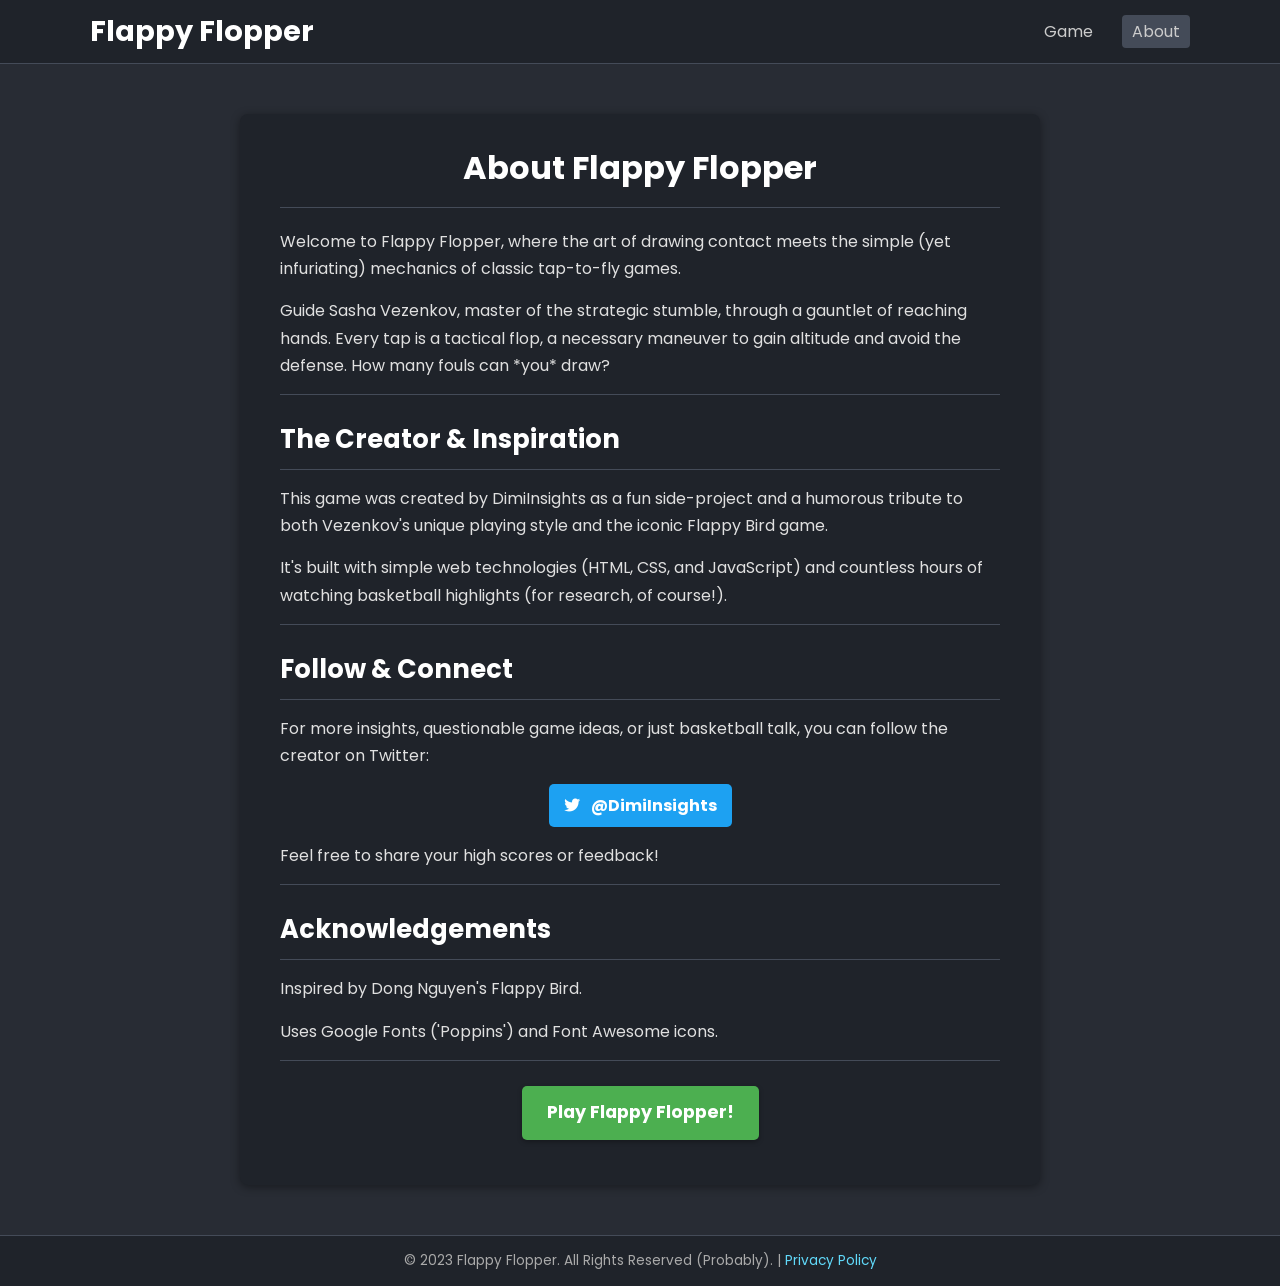
==== about.html @ 8a34df23 "Add files via upload" ====
<!DOCTYPE html>
<html lang="en">
<head>
    <meta charset="UTF-8">
    <meta name="viewport" content="width=device-width, initial-scale=1.0, user-scalable=no">
    <title>About - Flappy Flopper</title> <!-- Changed title -->
    <link rel="stylesheet" href="style.css">
    <!-- Google Font -->
    <link rel="preconnect" href="https://fonts.googleapis.com">
    <link rel="preconnect" href="https://fonts.gstatic.com" crossorigin>
    <link href="https://fonts.googleapis.com/css2?family=Poppins:wght@400;700&display=swap" rel="stylesheet">
    <!-- Font Awesome for Icons (optional here, but kept for consistency) -->
    <link rel="stylesheet" href="https://cdnjs.cloudflare.com/ajax/libs/font-awesome/6.2.0/css/all.min.css" integrity="sha512-xh6O/CkQoPOWDdYTDqeRdPCVd1SpvCA9XXcUnZS2FmJNp1coAFzvtCN9BmamE+4aHK8yyUHUSCcJHgXloTyT2A==" crossorigin="anonymous" referrerpolicy="no-referrer" />
</head>
<body>

    <div class="page-wrapper">

        <!-- Re-use the exact same header -->
        <header class="main-header">
            <div class="container">
                <h1 class="logo"><a href="index.html" style="color: #ffffff; text-decoration: none;">Flappy Flopper</a></h1> <!-- Link logo back home -->
                <nav class="main-nav">
                    <a href="index.html">Game</a> <!-- Link to game page -->
                    <a href="about.html" style="background-color: #444b58;">About</a> <!-- Highlight 'About' link potentially -->
                </nav>
            </div>
        </header>

        <!-- Main content area for the About page -->
        <main class="main-content container">
            <!-- Use a dedicated div for the about content, styled similarly to info-column -->
            <div class="about-content-box">
                <h1>About Flappy Flopper</h1>
                <p>Welcome to Flappy Flopper, where the art of drawing contact meets the simple (yet infuriating) mechanics of classic tap-to-fly games.</p>
                <p>Guide Sasha Vezenkov, master of the strategic stumble, through a gauntlet of reaching hands. Every tap is a tactical flop, a necessary maneuver to gain altitude and avoid the defense. How many fouls can *you* draw?</p>

                <hr>

                <h2>The Creator & Inspiration</h2>
                <p>This game was created by DimiInsights as a fun side-project and a humorous tribute to both Vezenkov's unique playing style and the iconic Flappy Bird game.</p>
                <p>It's built with simple web technologies (HTML, CSS, and JavaScript) and countless hours of watching basketball highlights (for research, of course!).</p>

                <hr>

                <h2>Follow & Connect</h2>
                <p>For more insights, questionable game ideas, or just basketball talk, you can follow the creator on Twitter:</p>
                <p style="text-align: center; margin: 15px 0;">
                    <a href="https://twitter.com/DimiInsights" target="_blank" rel="noopener noreferrer" class="about-twitter-link">
                        <i class="fab fa-twitter"></i> @DimiInsights
                    </a>
                </p>
                <p>Feel free to share your high scores or feedback!</p>

                <hr>

                 <h2>Acknowledgements</h2>
                 <p>Inspired by Dong Nguyen's Flappy Bird.</p>
                 <p>Uses Google Fonts ('Poppins') and Font Awesome icons.</p>

                <hr>

                <p style="text-align: center; margin-top: 25px;">
                    <a href="index.html" class="back-to-game-button">Play Flappy Flopper!</a>
                </p>

            </div>
        </main>

        <!-- Re-use the exact same footer -->
        <footer class="main-footer">
            <div class="container">
                <p>&copy; 2023 Flappy Flopper. All Rights Reserved (Probably). | <a href="privacy.html">Privacy Policy</a></p>
            </div>
        </footer>

    </div> <!-- End page-wrapper -->

    <!-- No game script needed here -->
</body>
</html>
---- style.css ----
/* Reset and Base Styles */
* {
    margin: 0;
    padding: 0;
    box-sizing: border-box;
}

html, body {
    height: 100%;
    font-family: 'Poppins', sans-serif;
    color: #e0e0e0; /* Light text for dark background */
    background-color: #282c34; /* Dark background */
}

a {
    color: #61dafb; /* A contrasting link color */
    text-decoration: none;
}

a:hover {
    text-decoration: underline;
}

hr {
    border: none;
    border-top: 1px solid #444b58;
    margin: 15px 0;
}

/* Structure */
.page-wrapper {
    display: flex;
    flex-direction: column;
    min-height: 100vh;
}

.container {
    width: 90%;
    max-width: 1100px; /* Max width for content */
    margin: 0 auto; /* Center container */
}

/* Header */
.main-header {
    background-color: #1f232a; /* Slightly lighter dark */
    padding: 10px 0;
    border-bottom: 1px solid #444b58;
}

.main-header .container {
    display: flex;
    justify-content: space-between;
    align-items: center;
}

.logo {
    font-size: 1.8em;
    font-weight: 700;
    color: #ffffff;
}

.main-nav a {
    color: #ccc;
    margin-left: 15px;
    padding: 5px 10px;
    border-radius: 4px;
    transition: background-color 0.2s ease;
}

.main-nav a:hover {
    background-color: #444b58;
    text-decoration: none;
}

/* Main Content Area */
.main-content {
    flex: 1; /* Allow main content to grow and push footer down */
    display: flex;
    align-items: center; /* Vertically center columns */
    justify-content: center; /* Center columns horizontally */
    padding: 30px 0;
    gap: 40px; /* Space between game and info */
    flex-wrap: wrap; /* Allow columns to stack on smaller screens */
}

/* Game Column */
.game-column {
    flex: 0 1 auto; /* Don't grow, shrink if needed, base on content */
    display: flex; /* Use flex to easily center game container if needed */
    justify-content: center;
    align-items: center;
}

/* Info Column */
.info-column {
    flex: 0 1 350px; /* Don't grow, shrink if needed, base width 350px */
    background-color: #1f232a; /* Match header */
    padding: 25px;
    border-radius: 8px;
    box-shadow: 0 2px 10px rgba(0, 0, 0, 0.4);
}

.info-column h2 {
    color: #ffffff;
    margin-bottom: 15px;
    font-size: 1.6em;
    border-bottom: 1px solid #444b58;
    padding-bottom: 10px;
}

.info-column p {
    line-height: 1.6;
    margin-bottom: 10px;
    font-size: 0.95em;
}

.ad-placeholder {
    margin-top: 20px;
    padding: 30px 10px;
    border: 1px dashed #444b58;
    text-align: center;
    color: #666;
    font-size: 0.9em;
}


/* Footer */
.main-footer {
    background-color: #1f232a;
    padding: 15px 0;
    text-align: center;
    font-size: 0.85em;
    color: #aaa;
    border-top: 1px solid #444b58;
}


/* --- Game Specific Styles (Keep previous styles, ensure positioning context) --- */

/* Find the #game-container rule */
#game-container {
    position: relative;
    border: 2px solid #444;
    box-shadow: 0 4px 15px rgba(0, 0, 0, 0.2);
    width: 320px;
    height: 480px;
    overflow: hidden;
    /* --- UPDATED Background --- */
    background-color: #3a3f47; /* Dark fallback color - KEEP THIS */
    /* REMOVE or COMMENT OUT these lines VVVVV */
    /* background-image: url('basketball-court-bg.jpg'); */
    /* background-size: cover; */
    /* background-repeat: no-repeat; */
    /* background-position: center center; */
    /* --- End UPDATED Background --- */
    margin: 0 auto;
}

canvas { display: block; }

#score-display { /* Position relative to #game-container */ position: absolute; top: 15px; left: 0; width: 100%; text-align: center; color: white; font-size: 24px; font-weight: 700; text-shadow: 2px 2px 4px rgba(0, 0, 0, 0.6); z-index: 10; pointer-events: none; transition: transform 0.1s ease-out, color 0.1s ease-out; }
#score-display.pop { transform: scale(1.2); color: #FFD700; }

#start-screen, #game-over-screen {
    /* Position relative to #game-container */
    position: absolute; top: 0; left: 0; width: 100%; height: 100%;
    background-color: rgba(0, 0, 0, 0.7); color: white; display: flex; flex-direction: column;
    justify-content: center; align-items: center; text-align: center;
    padding: 20px; box-sizing: border-box; z-index: 20;
    opacity: 0; visibility: hidden; transition: opacity 0.4s ease-in-out, visibility 0.4s ease-in-out;
    pointer-events: none;
}
#start-screen { padding-bottom: 40px; justify-content: center; }
#start-screen.visible, #game-over-screen.visible { opacity: 1; visibility: visible; pointer-events: auto; }

#start-screen h1, #game-over-screen h1 { font-size: 2.5em; margin-bottom: 15px; text-shadow: 1px 1px 3px rgba(0, 0, 0, 0.5); }
#start-screen p, #game-over-screen p { font-size: 1.1em; margin-bottom: 10px; }

#game-over-screen button#restart-button { /* Styles remain same */ padding: 12px 25px; font-size: 1.1em; font-weight: 700; font-family: 'Poppins', sans-serif; cursor: pointer; margin-top: 15px; background-color: #4CAF50; color: white; border: none; border-radius: 5px; box-shadow: 0 2px 5px rgba(0, 0, 0, 0.3); transition: background-color 0.2s ease, transform 0.1s ease; }
#game-over-screen button#restart-button:hover { background-color: #45a049; }
#game-over-screen button#restart-button:active { transform: scale(0.98); }
#game-over-message { font-style: italic; margin-top: 15px; font-size: 1.2em; color: #ffdddd; }

/* Share Button Styles */
.share-section { margin-top: 25px; border-top: 1px solid rgba(255, 255, 255, 0.3); padding-top: 15px; width: 90%; /* Make slightly wider */ }
.share-section p { font-size: 0.9em; margin-bottom: 10px; font-weight: bold; }
.share-button { display: inline-block; width: 40px; height: 40px; line-height: 40px; border-radius: 50%; color: white; text-align: center; font-size: 1.2em; margin: 5px 5px; text-decoration: none; transition: transform 0.2s ease, background-color 0.2s ease; border: none; cursor: pointer; vertical-align: middle; }
.share-button:hover { transform: scale(1.1); }
.share-button.twitter { background-color: #1DA1F2; } .share-button.facebook { background-color: #1877F2; } .share-button.copy { background-color: #777777; }
.share-button.copy:focus { outline: none; }
.copy-feedback { display: inline-block; margin-left: 10px; font-size: 0.8em; color: #aaffaa; opacity: 0; transition: opacity 0.3s ease-in-out; }
.copy-feedback.visible { opacity: 1; }

/* Screen Shake */
body.shake #game-container { /* Apply shake to game container */ animation: shake 0.15s linear; }
@keyframes shake { 0%, 100% { transform: translateX(0); } 25% { transform: translateX(-3px); } 50% { transform: translateX(3px); } 75% { transform: translateX(-2px); } }


/* --- Responsiveness --- */
@media (max-width: 768px) {
    .container {
        width: 95%;
    }

    .main-content {
        flex-direction: column; /* Stack columns */
        align-items: center; /* Center items */
        padding: 20px 0;
        gap: 30px;
    }

    .game-column {
        order: 1; /* Show game first */
        width: 100%; /* Take full width */
        flex-basis: auto; /* Reset flex-basis */
    }

    .info-column {
        order: 2; /* Show info second */
        flex-basis: auto; /* Reset flex-basis */
        width: 95%; /* Take most of the width */
        max-width: 400px; /* Limit max width even on mobile */
    }

     .main-header .container {
        flex-direction: column;
        gap: 10px;
    }
    .main-nav {
        margin-top: 5px;
    }
     .main-nav a {
        margin: 0 5px;
     }

    .main-footer {
        font-size: 0.8em;
    }
}
/* --- About Page Specific Styles --- */

.main-content .about-content-box {
    background-color: #1f232a; /* Match header/footer/info-column */
    padding: 30px 40px;       /* More padding than info-column */
    border-radius: 8px;
    box-shadow: 0 2px 10px rgba(0, 0, 0, 0.4);
    width: 100%;              /* Take full width of container */
    max-width: 800px;         /* Limit max width for readability */
    margin: 20px auto;        /* Center the box within the container */
    flex-grow: 0;             /* Don't allow flexbox to grow it */
    flex-shrink: 1;
    /* No flex-basis needed as width/max-width control it */
}

.about-content-box h1 {
    color: #ffffff;
    margin-bottom: 20px;
    font-size: 2em; /* Slightly larger for page title */
    border-bottom: 1px solid #444b58;
    padding-bottom: 15px;
    text-align: center;
}

.about-content-box h2 {
    color: #ffffff;
    margin-top: 25px; /* Add space above headings */
    margin-bottom: 15px;
    font-size: 1.6em;
    border-bottom: 1px solid #444b58;
    padding-bottom: 10px;
}

.about-content-box p {
    line-height: 1.7; /* Slightly more spacing for readability */
    margin-bottom: 15px;
    font-size: 1em;
}

/* Style the Twitter link nicely */
.about-twitter-link {
    display: inline-block;
    background-color: #1DA1F2; /* Twitter blue */
    color: white;
    padding: 8px 15px;
    border-radius: 5px;
    font-weight: 700;
    transition: background-color 0.2s ease, transform 0.1s ease;
}
.about-twitter-link i {
    margin-right: 8px;
}
.about-twitter-link:hover {
    background-color: #1a91da;
    text-decoration: none;
    transform: scale(1.03);
}

/* Style the back-to-game button */
.back-to-game-button {
    display: inline-block;
    padding: 12px 25px;
    font-size: 1.1em;
    font-weight: 700;
    font-family: 'Poppins', sans-serif;
    cursor: pointer;
    background-color: #4CAF50; /* Match restart button */
    color: white;
    border: none;
    border-radius: 5px;
    box-shadow: 0 2px 5px rgba(0, 0, 0, 0.3);
    transition: background-color 0.2s ease, transform 0.1s ease;
    text-decoration: none;
}
.back-to-game-button:hover {
    background-color: #45a049;
    text-decoration: none;
    transform: scale(1.03);
}
.back-to-game-button:active {
    transform: scale(0.98);
}

/* Responsive adjustments for the about page content box if needed */
@media (max-width: 768px) {
    .main-content .about-content-box {
        padding: 20px 25px; /* Reduce padding on smaller screens */
        margin: 10px auto;
    }
    .about-content-box h1 {
        font-size: 1.8em;
    }
    .about-content-box h2 {
        font-size: 1.4em;
    }
    .about-content-box p {
        font-size: 0.95em;
    }
}
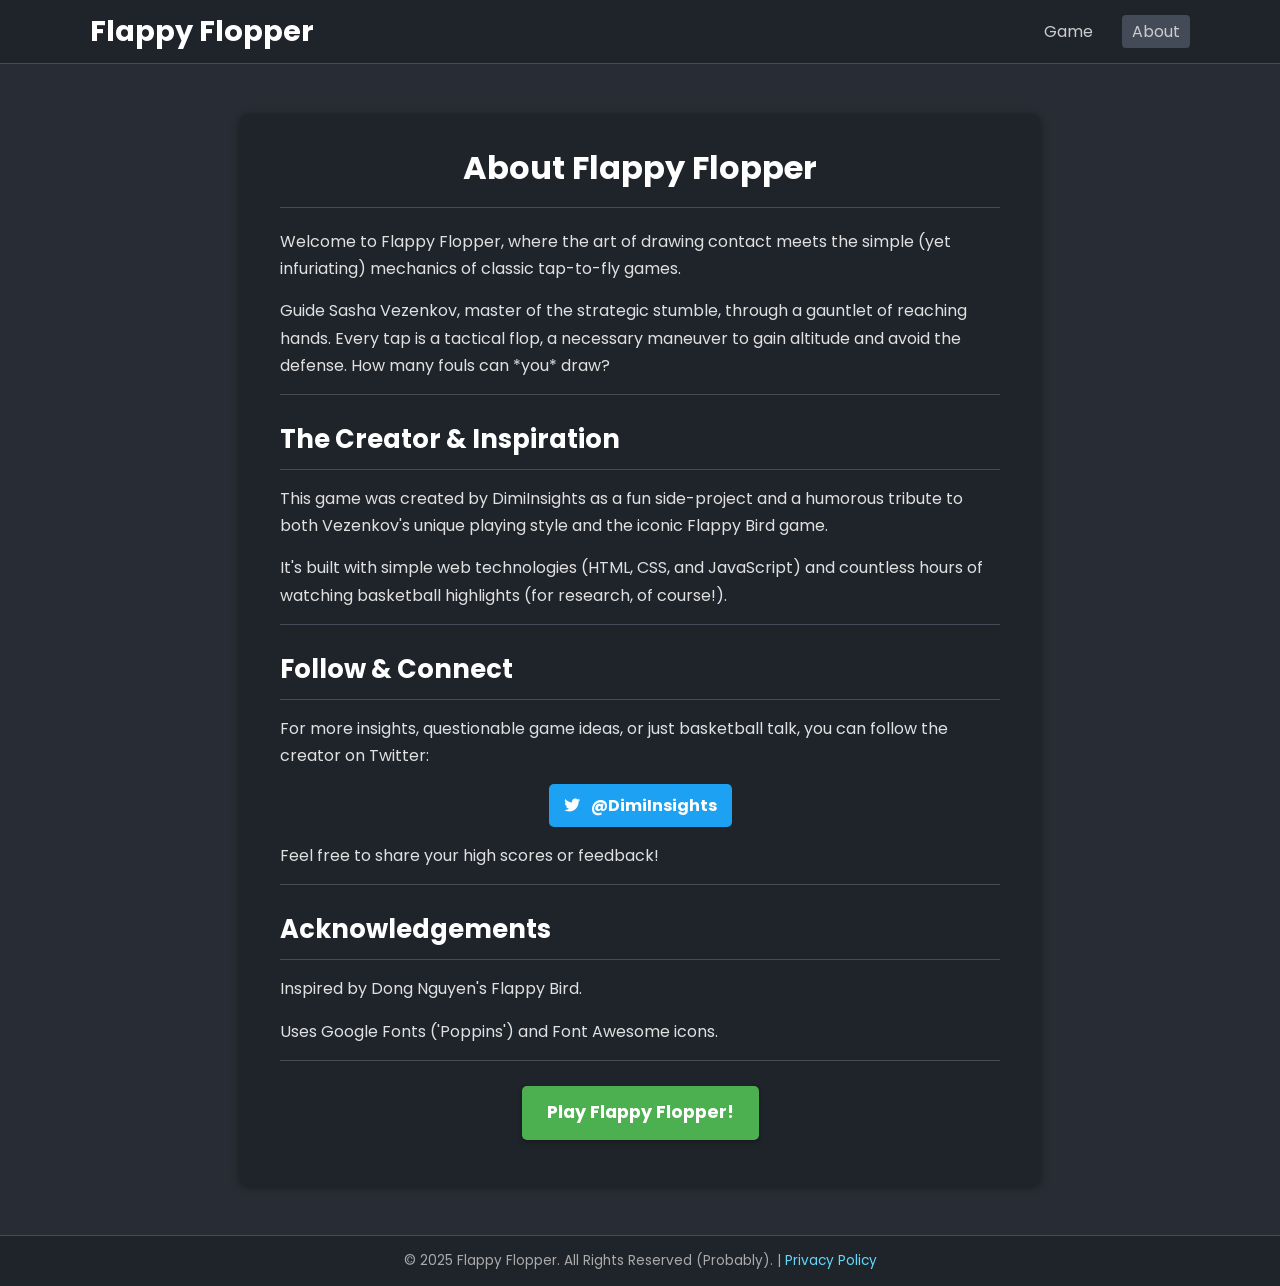
==== commit fd07ba55: "Update about.html" ====
--- a/about.html
+++ b/about.html
@@ -11,6 +11,17 @@
     <link href="https://fonts.googleapis.com/css2?family=Poppins:wght@400;700&display=swap" rel="stylesheet">
     <!-- Font Awesome for Icons (optional here, but kept for consistency) -->
     <link rel="stylesheet" href="https://cdnjs.cloudflare.com/ajax/libs/font-awesome/6.2.0/css/all.min.css" integrity="sha512-xh6O/CkQoPOWDdYTDqeRdPCVd1SpvCA9XXcUnZS2FmJNp1coAFzvtCN9BmamE+4aHK8yyUHUSCcJHgXloTyT2A==" crossorigin="anonymous" referrerpolicy="no-referrer" />
+    
+    <!-- Google tag (gtag.js) -->
+    <script async src="https://www.googletagmanager.com/gtag/js?id=G-4GRDCX3FK1"></script>
+    <script>
+      window.dataLayer = window.dataLayer || [];
+      function gtag(){dataLayer.push(arguments);}
+      gtag('js', new Date());
+    
+      gtag('config', 'G-4GRDCX3FK1');
+    </script>
+
 </head>
 <body>
 
@@ -70,7 +81,7 @@
         <!-- Re-use the exact same footer -->
         <footer class="main-footer">
             <div class="container">
-                <p>&copy; 2023 Flappy Flopper. All Rights Reserved (Probably). | <a href="privacy.html">Privacy Policy</a></p>
+                <p>&copy; 2025 Flappy Flopper. All Rights Reserved (Probably). | <a href="privacy.html">Privacy Policy</a></p>
             </div>
         </footer>
 
@@ -78,4 +89,4 @@
 
     <!-- No game script needed here -->
 </body>
-</html>+</html>
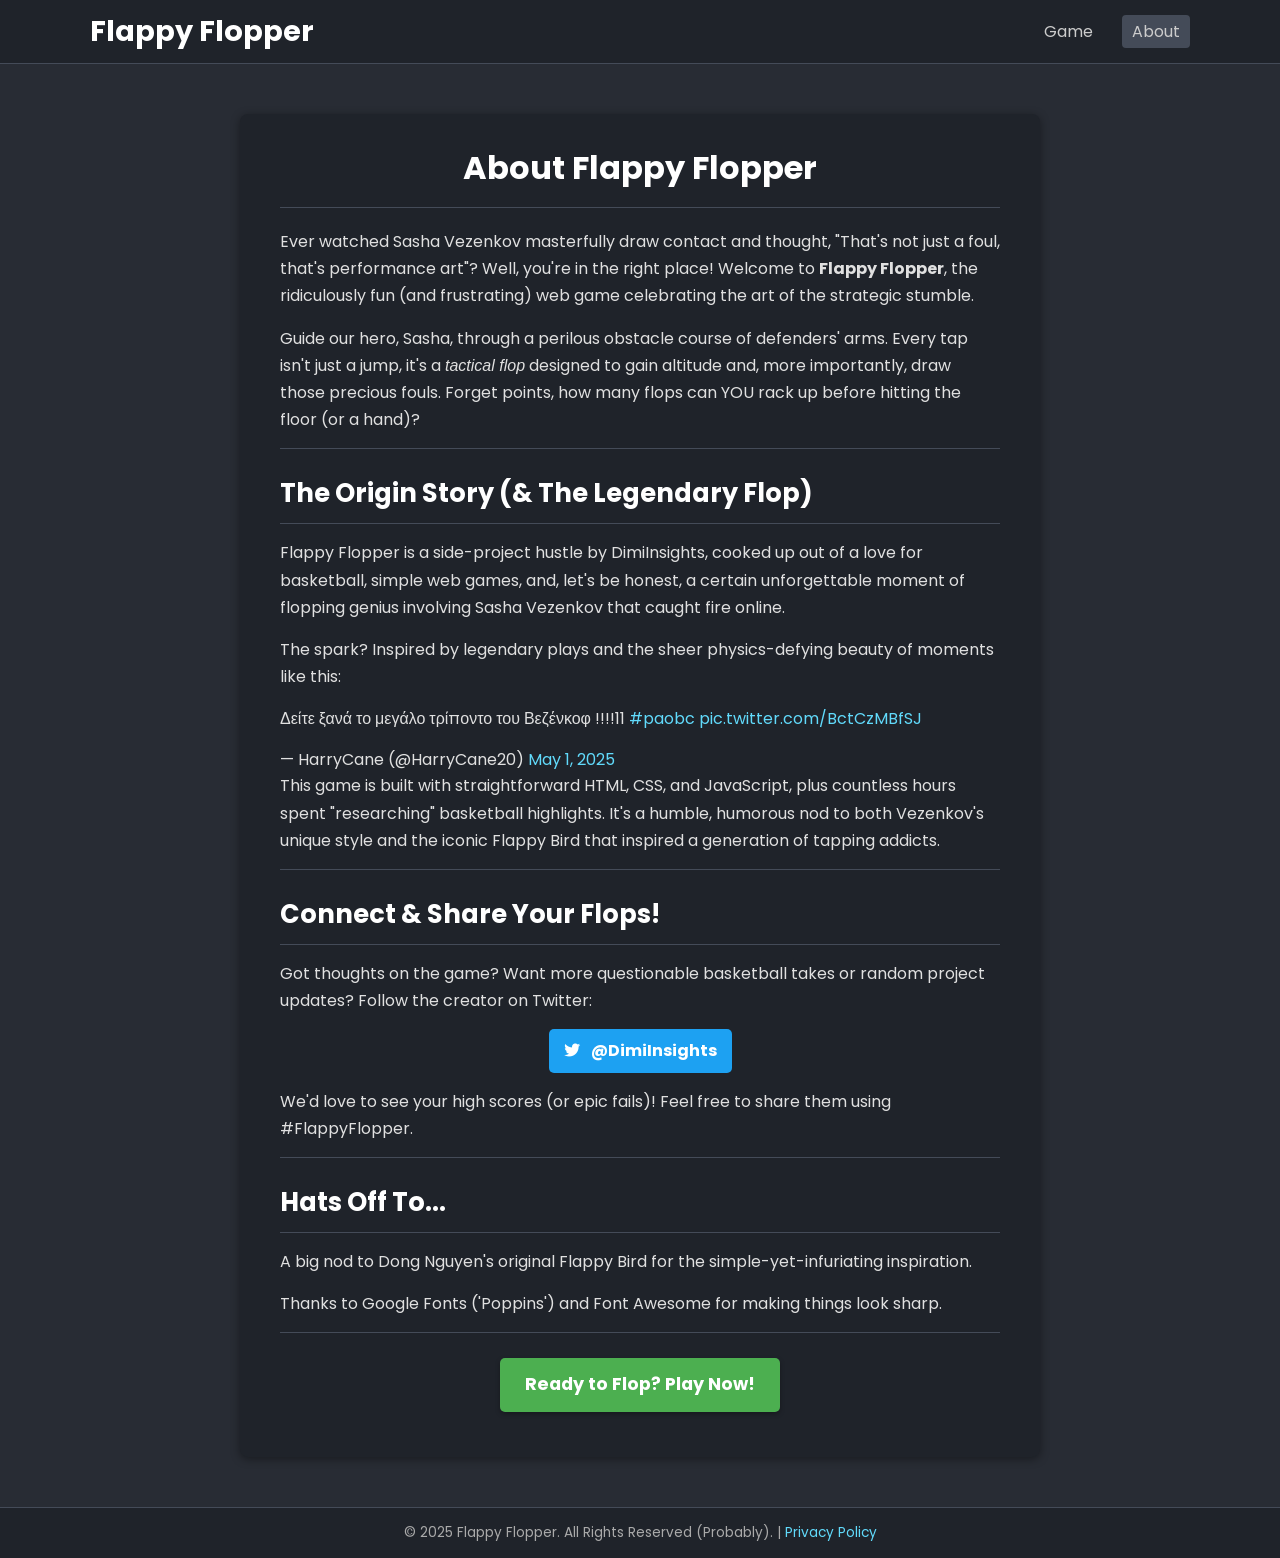
==== commit 20c759c2: "Update about.html" ====
--- a/about.html
+++ b/about.html
@@ -3,24 +3,31 @@
 <head>
     <meta charset="UTF-8">
     <meta name="viewport" content="width=device-width, initial-scale=1.0, user-scalable=no">
-    <title>About - Flappy Flopper</title> <!-- Changed title -->
+    <!-- SEO: Title is clear and includes keywords -->
+    <title>About Flappy Flopper - The Sasha Vezenkov Flopping Game</title>
+    <!-- SEO: Compelling Meta Description -->
+    <meta name="description" content="Learn about Flappy Flopper, the hilarious web game inspired by Sasha Vezenkov's legendary flopping skills! Discover the story behind this Flappy Bird parody created by DimiInsights.">
+
     <link rel="stylesheet" href="style.css">
     <!-- Google Font -->
     <link rel="preconnect" href="https://fonts.googleapis.com">
     <link rel="preconnect" href="https://fonts.gstatic.com" crossorigin>
     <link href="https://fonts.googleapis.com/css2?family=Poppins:wght@400;700&display=swap" rel="stylesheet">
-    <!-- Font Awesome for Icons (optional here, but kept for consistency) -->
+    <!-- Font Awesome for Icons -->
     <link rel="stylesheet" href="https://cdnjs.cloudflare.com/ajax/libs/font-awesome/6.2.0/css/all.min.css" integrity="sha512-xh6O/CkQoPOWDdYTDqeRdPCVd1SpvCA9XXcUnZS2FmJNp1coAFzvtCN9BmamE+4aHK8yyUHUSCcJHgXloTyT2A==" crossorigin="anonymous" referrerpolicy="no-referrer" />
-    
+
     <!-- Google tag (gtag.js) -->
     <script async src="https://www.googletagmanager.com/gtag/js?id=G-4GRDCX3FK1"></script>
     <script>
       window.dataLayer = window.dataLayer || [];
       function gtag(){dataLayer.push(arguments);}
       gtag('js', new Date());
-    
       gtag('config', 'G-4GRDCX3FK1');
     </script>
+
+    <!-- Twitter Widgets JS (needed for the embed) -->
+    <!-- Best practice is often near the end of <body>, but placing it here ensures it's loaded before the embed might render -->
+    <script async src="https://platform.twitter.com/widgets.js" charset="utf-8"></script>
 
 </head>
 <body>
@@ -30,49 +37,61 @@
         <!-- Re-use the exact same header -->
         <header class="main-header">
             <div class="container">
-                <h1 class="logo"><a href="index.html" style="color: #ffffff; text-decoration: none;">Flappy Flopper</a></h1> <!-- Link logo back home -->
+                <h1 class="logo"><a href="index.html" style="color: #ffffff; text-decoration: none;">Flappy Flopper</a></h1>
                 <nav class="main-nav">
-                    <a href="index.html">Game</a> <!-- Link to game page -->
-                    <a href="about.html" style="background-color: #444b58;">About</a> <!-- Highlight 'About' link potentially -->
+                    <a href="index.html">Game</a>
+                    <a href="about.html" style="background-color: #444b58;">About</a>
                 </nav>
             </div>
         </header>
 
         <!-- Main content area for the About page -->
         <main class="main-content container">
-            <!-- Use a dedicated div for the about content, styled similarly to info-column -->
+            <!-- Use a dedicated div for the about content -->
             <div class="about-content-box">
+                <!-- SEO: H1 is the main topic -->
                 <h1>About Flappy Flopper</h1>
-                <p>Welcome to Flappy Flopper, where the art of drawing contact meets the simple (yet infuriating) mechanics of classic tap-to-fly games.</p>
-                <p>Guide Sasha Vezenkov, master of the strategic stumble, through a gauntlet of reaching hands. Every tap is a tactical flop, a necessary maneuver to gain altitude and avoid the defense. How many fouls can *you* draw?</p>
+                <!-- Engaging intro, less formal -->
+                <p>Ever watched Sasha Vezenkov masterfully draw contact and thought, "That's not just a foul, that's performance art"? Well, you're in the right place! Welcome to <strong>Flappy Flopper</strong>, the ridiculously fun (and frustrating) web game celebrating the art of the strategic stumble.</p>
+                <p>Guide our hero, Sasha, through a perilous obstacle course of defenders' arms. Every tap isn't just a jump, it's a <em>tactical flop</em> designed to gain altitude and, more importantly, draw those precious fouls. Forget points, how many flops can YOU rack up before hitting the floor (or a hand)?</p>
 
                 <hr>
 
-                <h2>The Creator & Inspiration</h2>
-                <p>This game was created by DimiInsights as a fun side-project and a humorous tribute to both Vezenkov's unique playing style and the iconic Flappy Bird game.</p>
-                <p>It's built with simple web technologies (HTML, CSS, and JavaScript) and countless hours of watching basketball highlights (for research, of course!).</p>
+                <!-- More engaging heading -->
+                <h2>The Origin Story (& The Legendary Flop)</h2>
+                <p>Flappy Flopper is a side-project hustle by DimiInsights, cooked up out of a love for basketball, simple web games, and, let's be honest, a certain unforgettable moment of flopping genius involving Sasha Vezenkov that caught fire online.</p>
+                <!-- Context and Tweet Embed -->
+                <p>The spark? Inspired by legendary plays and the sheer physics-defying beauty of moments like this:</p>
+                <blockquote class="twitter-tweet" data-theme="dark" data-align="center"><p lang="el" dir="ltr">Δείτε ξανά το μεγάλο τρίποντο του Βεζένκοφ !!!!11 <a href="https://twitter.com/hashtag/paobc?src=hash&ref_src=twsrc%5Etfw">#paobc</a> <a href="https://t.co/BctCzMBfSJ">pic.twitter.com/BctCzMBfSJ</a></p>— HarryCane (@HarryCane20) <a href="https://twitter.com/HarryCane20/status/1918045326881243286?ref_src=twsrc%5Etfw">May 1, 2025</a></blockquote>
+                <!-- Removed the extra script tag here since it's in the head -->
+                <p>This game is built with straightforward HTML, CSS, and JavaScript, plus countless hours spent "researching" basketball highlights. It's a humble, humorous nod to both Vezenkov's unique style and the iconic Flappy Bird that inspired a generation of tapping addicts.</p>
 
                 <hr>
 
-                <h2>Follow & Connect</h2>
-                <p>For more insights, questionable game ideas, or just basketball talk, you can follow the creator on Twitter:</p>
+                <!-- More engaging heading -->
+                <h2>Connect & Share Your Flops!</h2>
+                <p>Got thoughts on the game? Want more questionable basketball takes or random project updates? Follow the creator on Twitter:</p>
                 <p style="text-align: center; margin: 15px 0;">
                     <a href="https://twitter.com/DimiInsights" target="_blank" rel="noopener noreferrer" class="about-twitter-link">
                         <i class="fab fa-twitter"></i> @DimiInsights
                     </a>
                 </p>
-                <p>Feel free to share your high scores or feedback!</p>
+                <!-- Added a hashtag suggestion -->
+                <p>We'd love to see your high scores (or epic fails)! Feel free to share them using #FlappyFlopper.</p>
 
                 <hr>
 
-                 <h2>Acknowledgements</h2>
-                 <p>Inspired by Dong Nguyen's Flappy Bird.</p>
-                 <p>Uses Google Fonts ('Poppins') and Font Awesome icons.</p>
+                 <!-- Slightly less formal heading -->
+                 <h2>Hats Off To...</h2>
+                 <!-- More conversational acknowledgements -->
+                 <p>A big nod to Dong Nguyen's original Flappy Bird for the simple-yet-infuriating inspiration.</p>
+                 <p>Thanks to Google Fonts ('Poppins') and Font Awesome for making things look sharp.</p>
 
                 <hr>
 
+                <!-- Clear call to action -->
                 <p style="text-align: center; margin-top: 25px;">
-                    <a href="index.html" class="back-to-game-button">Play Flappy Flopper!</a>
+                    <a href="index.html" class="back-to-game-button">Ready to Flop? Play Now!</a>
                 </p>
 
             </div>
@@ -81,7 +100,8 @@
         <!-- Re-use the exact same footer -->
         <footer class="main-footer">
             <div class="container">
-                <p>&copy; 2025 Flappy Flopper. All Rights Reserved (Probably). | <a href="privacy.html">Privacy Policy</a></p>
+                <!-- Minor tweak for fun -->
+                <p>© 2025 Flappy Flopper. All Rights Reserved (Probably). | <a href="privacy.html">Privacy Policy</a></p>
             </div>
         </footer>
 
--- a/style.css
+++ b/style.css
@@ -25,6 +25,11 @@
     border: none;
     border-top: 1px solid #444b58;
     margin: 15px 0;
+}
+
+/* Helper Class */
+.hidden {
+    display: none !important; /* Use !important to ensure it overrides other display properties */
 }
 
 /* Structure */
@@ -76,7 +81,7 @@
 .main-content {
     flex: 1; /* Allow main content to grow and push footer down */
     display: flex;
-    align-items: center; /* Vertically center columns */
+    align-items: flex-start; /* Align items to the top */
     justify-content: center; /* Center columns horizontally */
     padding: 30px 0;
     gap: 40px; /* Space between game and info */
@@ -86,9 +91,10 @@
 /* Game Column */
 .game-column {
     flex: 0 1 auto; /* Don't grow, shrink if needed, base on content */
-    display: flex; /* Use flex to easily center game container if needed */
-    justify-content: center;
-    align-items: center;
+    display: flex; /* Use flex */
+    flex-direction: column; /* Stack items vertically */
+    align-items: center; /* Center items horizontally (button, game container) */
+    justify-content: flex-start; /* Align to the top */
 }
 
 /* Info Column */
@@ -135,204 +141,172 @@
 }
 
 
-/* --- Game Specific Styles (Keep previous styles, ensure positioning context) --- */
-
-/* Find the #game-container rule */
+/* --- Game Specific Styles --- */
+
+/* Game Container Itself */
 #game-container {
-    position: relative;
+    position: relative; /* Needed for overlays and score */
     border: 2px solid #444;
     box-shadow: 0 4px 15px rgba(0, 0, 0, 0.2);
     width: 320px;
     height: 480px;
     overflow: hidden;
-    /* --- UPDATED Background --- */
-    background-color: #3a3f47; /* Dark fallback color - KEEP THIS */
-    /* REMOVE or COMMENT OUT these lines VVVVV */
-    /* background-image: url('basketball-court-bg.jpg'); */
-    /* background-size: cover; */
-    /* background-repeat: no-repeat; */
-    /* background-position: center center; */
-    /* --- End UPDATED Background --- */
-    margin: 0 auto;
+    background-color: #3a3f47; /* Fallback background */
 }
 
 canvas { display: block; }
 
-#score-display { /* Position relative to #game-container */ position: absolute; top: 15px; left: 0; width: 100%; text-align: center; color: white; font-size: 24px; font-weight: 700; text-shadow: 2px 2px 4px rgba(0, 0, 0, 0.6); z-index: 10; pointer-events: none; transition: transform 0.1s ease-out, color 0.1s ease-out; }
-#score-display.pop { transform: scale(1.2); color: #FFD700; }
-
+/* Score Display (Inside Game Container) */
+#score-display {
+    position: absolute;
+    top: 15px;
+    left: 50%;
+    transform: translateX(-50%);
+    width: auto;
+    text-align: center;
+    color: white;
+    font-size: 20px; /* Reduced size */
+    font-weight: 700;
+    text-shadow: 2px 2px 4px rgba(0, 0, 0, 0.6);
+    z-index: 10;
+    pointer-events: none;
+    transition: transform 0.1s ease-out, color 0.1s ease-out;
+}
+#score-display.pop { transform: scale(1.2) translateX(-50%); color: #FFD700; }
+
+/* Overlays (Start/Game Over) */
 #start-screen, #game-over-screen {
-    /* Position relative to #game-container */
     position: absolute; top: 0; left: 0; width: 100%; height: 100%;
     background-color: rgba(0, 0, 0, 0.7); color: white; display: flex; flex-direction: column;
     justify-content: center; align-items: center; text-align: center;
-    padding: 20px; box-sizing: border-box; z-index: 20;
+    padding: 20px; box-sizing: border-box; z-index: 20; /* Higher than score/toggle */
     opacity: 0; visibility: hidden; transition: opacity 0.4s ease-in-out, visibility 0.4s ease-in-out;
     pointer-events: none;
 }
 #start-screen { padding-bottom: 40px; justify-content: center; }
 #start-screen.visible, #game-over-screen.visible { opacity: 1; visibility: visible; pointer-events: auto; }
 
-#start-screen h1, #game-over-screen h1 { font-size: 2.5em; margin-bottom: 15px; text-shadow: 1px 1px 3px rgba(0, 0, 0, 0.5); }
+#start-screen h1, #game-over-screen h2 { font-size: 2.2em; margin-bottom: 15px; text-shadow: 1px 1px 3px rgba(0, 0, 0, 0.5); }
 #start-screen p, #game-over-screen p { font-size: 1.1em; margin-bottom: 10px; }
 
-#game-over-screen button#restart-button { /* Styles remain same */ padding: 12px 25px; font-size: 1.1em; font-weight: 700; font-family: 'Poppins', sans-serif; cursor: pointer; margin-top: 15px; background-color: #4CAF50; color: white; border: none; border-radius: 5px; box-shadow: 0 2px 5px rgba(0, 0, 0, 0.3); transition: background-color 0.2s ease, transform 0.1s ease; }
-#game-over-screen button#restart-button:hover { background-color: #45a049; }
-#game-over-screen button#restart-button:active { transform: scale(0.98); }
-#game-over-message { font-style: italic; margin-top: 15px; font-size: 1.2em; color: #ffdddd; }
-
-/* Share Button Styles */
-.share-section { margin-top: 25px; border-top: 1px solid rgba(255, 255, 255, 0.3); padding-top: 15px; width: 90%; /* Make slightly wider */ }
-.share-section p { font-size: 0.9em; margin-bottom: 10px; font-weight: bold; }
-.share-button { display: inline-block; width: 40px; height: 40px; line-height: 40px; border-radius: 50%; color: white; text-align: center; font-size: 1.2em; margin: 5px 5px; text-decoration: none; transition: transform 0.2s ease, background-color 0.2s ease; border: none; cursor: pointer; vertical-align: middle; }
-.share-button:hover { transform: scale(1.1); }
-.share-button.twitter { background-color: #1DA1F2; } .share-button.facebook { background-color: #1877F2; } .share-button.copy { background-color: #777777; }
-.share-button.copy:focus { outline: none; }
-.copy-feedback { display: inline-block; margin-left: 10px; font-size: 0.8em; color: #aaffaa; opacity: 0; transition: opacity 0.3s ease-in-out; }
-.copy-feedback.visible { opacity: 1; }
-
-/* Screen Shake */
-body.shake #game-container { /* Apply shake to game container */ animation: shake 0.15s linear; }
-@keyframes shake { 0%, 100% { transform: translateX(0); } 25% { transform: translateX(-3px); } 50% { transform: translateX(3px); } 75% { transform: translateX(-2px); } }
-
-
-/* --- Responsiveness --- */
-@media (max-width: 768px) {
-    .container {
-        width: 95%;
-    }
-
-    .main-content {
-        flex-direction: column; /* Stack columns */
-        align-items: center; /* Center items */
-        padding: 20px 0;
-        gap: 30px;
-    }
-
-    .game-column {
-        order: 1; /* Show game first */
-        width: 100%; /* Take full width */
-        flex-basis: auto; /* Reset flex-basis */
-    }
-
-    .info-column {
-        order: 2; /* Show info second */
-        flex-basis: auto; /* Reset flex-basis */
-        width: 95%; /* Take most of the width */
-        max-width: 400px; /* Limit max width even on mobile */
-    }
-
-     .main-header .container {
-        flex-direction: column;
-        gap: 10px;
-    }
-    .main-nav {
-        margin-top: 5px;
-    }
-     .main-nav a {
-        margin: 0 5px;
-     }
-
-    .main-footer {
-        font-size: 0.8em;
-    }
-}
-/* --- About Page Specific Styles --- */
-
-.main-content .about-content-box {
-    background-color: #1f232a; /* Match header/footer/info-column */
-    padding: 30px 40px;       /* More padding than info-column */
-    border-radius: 8px;
-    box-shadow: 0 2px 10px rgba(0, 0, 0, 0.4);
-    width: 100%;              /* Take full width of container */
-    max-width: 800px;         /* Limit max width for readability */
-    margin: 20px auto;        /* Center the box within the container */
-    flex-grow: 0;             /* Don't allow flexbox to grow it */
-    flex-shrink: 1;
-    /* No flex-basis needed as width/max-width control it */
-}
-
-.about-content-box h1 {
-    color: #ffffff;
-    margin-bottom: 20px;
-    font-size: 2em; /* Slightly larger for page title */
-    border-bottom: 1px solid #444b58;
-    padding-bottom: 15px;
-    text-align: center;
-}
-
-.about-content-box h2 {
-    color: #ffffff;
-    margin-top: 25px; /* Add space above headings */
-    margin-bottom: 15px;
-    font-size: 1.6em;
-    border-bottom: 1px solid #444b58;
-    padding-bottom: 10px;
-}
-
-.about-content-box p {
-    line-height: 1.7; /* Slightly more spacing for readability */
-    margin-bottom: 15px;
-    font-size: 1em;
-}
-
-/* Style the Twitter link nicely */
-.about-twitter-link {
-    display: inline-block;
-    background-color: #1DA1F2; /* Twitter blue */
-    color: white;
-    padding: 8px 15px;
-    border-radius: 5px;
-    font-weight: 700;
-    transition: background-color 0.2s ease, transform 0.1s ease;
-}
-.about-twitter-link i {
-    margin-right: 8px;
-}
-.about-twitter-link:hover {
-    background-color: #1a91da;
-    text-decoration: none;
-    transform: scale(1.03);
-}
-
-/* Style the back-to-game button */
-.back-to-game-button {
-    display: inline-block;
+/* General Game Button Style (used on Game Over screen) */
+.game-button {
     padding: 12px 25px;
     font-size: 1.1em;
     font-weight: 700;
     font-family: 'Poppins', sans-serif;
     cursor: pointer;
-    background-color: #4CAF50; /* Match restart button */
+    margin-top: 15px;
+    background-color: #4CAF50;
     color: white;
     border: none;
     border-radius: 5px;
     box-shadow: 0 2px 5px rgba(0, 0, 0, 0.3);
     transition: background-color 0.2s ease, transform 0.1s ease;
-    text-decoration: none;
-}
-.back-to-game-button:hover {
-    background-color: #45a049;
-    text-decoration: none;
-    transform: scale(1.03);
-}
-.back-to-game-button:active {
-    transform: scale(0.98);
-}
-
-/* Responsive adjustments for the about page content box if needed */
+}
+.game-button:hover { background-color: #45a049; }
+.game-button:active { transform: scale(0.98); }
+
+#game-over-message { font-style: italic; margin-top: 5px; margin-bottom: 15px; font-size: 1.2em; color: #ffdddd; }
+
+/* Share Button Styles */
+.share-section { margin-top: 25px; border-top: 1px solid rgba(255, 255, 255, 0.3); padding-top: 15px; width: 90%; }
+.share-section p { font-size: 0.9em; margin-bottom: 10px; font-weight: bold; }
+.share-button { display: inline-block; width: 40px; height: 40px; line-height: 40px; border-radius: 50%; color: white; text-align: center; font-size: 1.2em; margin: 5px 5px; text-decoration: none; transition: transform 0.2s ease, background-color 0.2s ease; border: none; cursor: pointer; vertical-align: middle; padding: 0; /* Reset padding for icon buttons */ }
+.share-button:hover { transform: scale(1.1); }
+.share-button.twitter { background-color: #1DA1F2; }
+.share-button.facebook { background-color: #1877F2; }
+.share-button.copy { background-color: #777777; }
+
+/* Native Share Button Styling */
+.share-button.native-share {
+    background-color: #6c757d; /* A neutral grey */
+    width: auto; /* Adjust width based on content */
+    height: auto; /* Adjust height based on content */
+    line-height: normal; /* Reset line height */
+    padding: 8px 15px; /* Horizontal & Vertical padding */
+    border-radius: 20px; /* Pill shape */
+    font-size: 1em; /* Adjust font size */
+    vertical-align: middle;
+}
+.share-button.native-share i {
+    margin-right: 5px;
+}
+.share-button.native-share:hover {
+    background-color: #5a6268;
+    transform: scale(1.05); /* Slightly different hover */
+}
+
+.share-button.copy:focus { outline: none; }
+.copy-feedback { display: inline-block; margin-left: 10px; font-size: 0.8em; color: #aaffaa; opacity: 0; transition: opacity 0.3s ease-in-out; }
+.copy-feedback.visible { opacity: 1; }
+
+/* Screen Shake */
+.page-wrapper.shake #game-container {
+    animation: shake 0.15s linear;
+}
+@keyframes shake { 0%, 100% { transform: translateX(0); } 25% { transform: translateX(-3px); } 50% { transform: translateX(3px); } 75% { transform: translateX(-2px); } }
+
+
+/* Toggle Switch Styles */
+.toggle-switch-container {
+    display: flex;
+    align-items: center;
+    justify-content: center;
+    margin-top: 15px; /* Space below game container */
+    width: 100%;
+    max-width: 320px;
+    padding-bottom: 10px; /* Add some space at the bottom */
+}
+
+.toggle-label {
+    margin-right: 10px;
+    font-size: 0.9em;
+    color: #ccc;
+}
+
+.switch {
+  position: relative; display: inline-block; width: 44px; height: 24px; flex-shrink: 0;
+}
+.switch input { opacity: 0; width: 0; height: 0; }
+.slider { position: absolute; cursor: pointer; top: 0; left: 0; right: 0; bottom: 0; background-color: #5a6270; transition: .3s; }
+.slider:before { position: absolute; content: ""; height: 18px; width: 18px; left: 3px; bottom: 3px; background-color: white; transition: .3s; }
+input:checked + .slider { background-color: #0056b3; }
+input:focus + .slider { box-shadow: 0 0 1px #0056b3; }
+input:checked + .slider:before { transform: translateX(20px); }
+.slider.round { border-radius: 24px; }
+.slider.round:before { border-radius: 50%; }
+
+
+/* --- Responsiveness --- */
 @media (max-width: 768px) {
-    .main-content .about-content-box {
-        padding: 20px 25px; /* Reduce padding on smaller screens */
-        margin: 10px auto;
-    }
-    .about-content-box h1 {
-        font-size: 1.8em;
-    }
-    .about-content-box h2 {
-        font-size: 1.4em;
-    }
-    .about-content-box p {
-        font-size: 0.95em;
-    }
-}+    .container { width: 95%; }
+    .main-content { flex-direction: column; align-items: center; padding: 20px 0; gap: 30px; }
+    .game-column { order: 1; width: 100%; flex-basis: auto; align-items: center; }
+    .info-column { order: 2; flex-basis: auto; width: 95%; max-width: 400px; }
+    .main-header .container { flex-direction: column; gap: 10px; }
+    .main-nav { margin-top: 5px; }
+    .main-nav a { margin: 0 5px; }
+    .main-footer { font-size: 0.8em; }
+    .toggle-switch-container { margin-top: 10px; justify-content: center; padding-left: 10px; padding-right: 10px; }
+    .toggle-label { font-size: 0.85em; }
+}
+
+
+/* --- About Page Specific Styles --- */
+.main-content .about-content-box { background-color: #1f232a; padding: 30px 40px; border-radius: 8px; box-shadow: 0 2px 10px rgba(0, 0, 0, 0.4); width: 100%; max-width: 800px; margin: 20px auto; flex-grow: 0; flex-shrink: 1; }
+.about-content-box h1 { color: #ffffff; margin-bottom: 20px; font-size: 2em; border-bottom: 1px solid #444b58; padding-bottom: 15px; text-align: center; }
+.about-content-box h2 { color: #ffffff; margin-top: 25px; margin-bottom: 15px; font-size: 1.6em; border-bottom: 1px solid #444b58; padding-bottom: 10px; }
+.about-content-box p { line-height: 1.7; margin-bottom: 15px; font-size: 1em; }
+.about-twitter-link { display: inline-block; background-color: #1DA1F2; color: white; padding: 8px 15px; border-radius: 5px; font-weight: 700; transition: background-color 0.2s ease, transform 0.1s ease; }
+.about-twitter-link i { margin-right: 8px; }
+.about-twitter-link:hover { background-color: #1a91da; text-decoration: none; transform: scale(1.03); }
+.back-to-game-button { display: inline-block; padding: 12px 25px; font-size: 1.1em; font-weight: 700; font-family: 'Poppins', sans-serif; cursor: pointer; background-color: #4CAF50; color: white; border: none; border-radius: 5px; box-shadow: 0 2px 5px rgba(0, 0, 0, 0.3); transition: background-color 0.2s ease, transform 0.1s ease; text-decoration: none; }
+.back-to-game-button:hover { background-color: #45a049; text-decoration: none; transform: scale(1.03); }
+.back-to-game-button:active { transform: scale(0.98); }
+@media (max-width: 768px) {
+    .main-content .about-content-box { padding: 20px 25px; margin: 10px auto; }
+    .about-content-box h1 { font-size: 1.8em; }
+    .about-content-box h2 { font-size: 1.4em; }
+    .about-content-box p { font-size: 0.95em; }
+}
